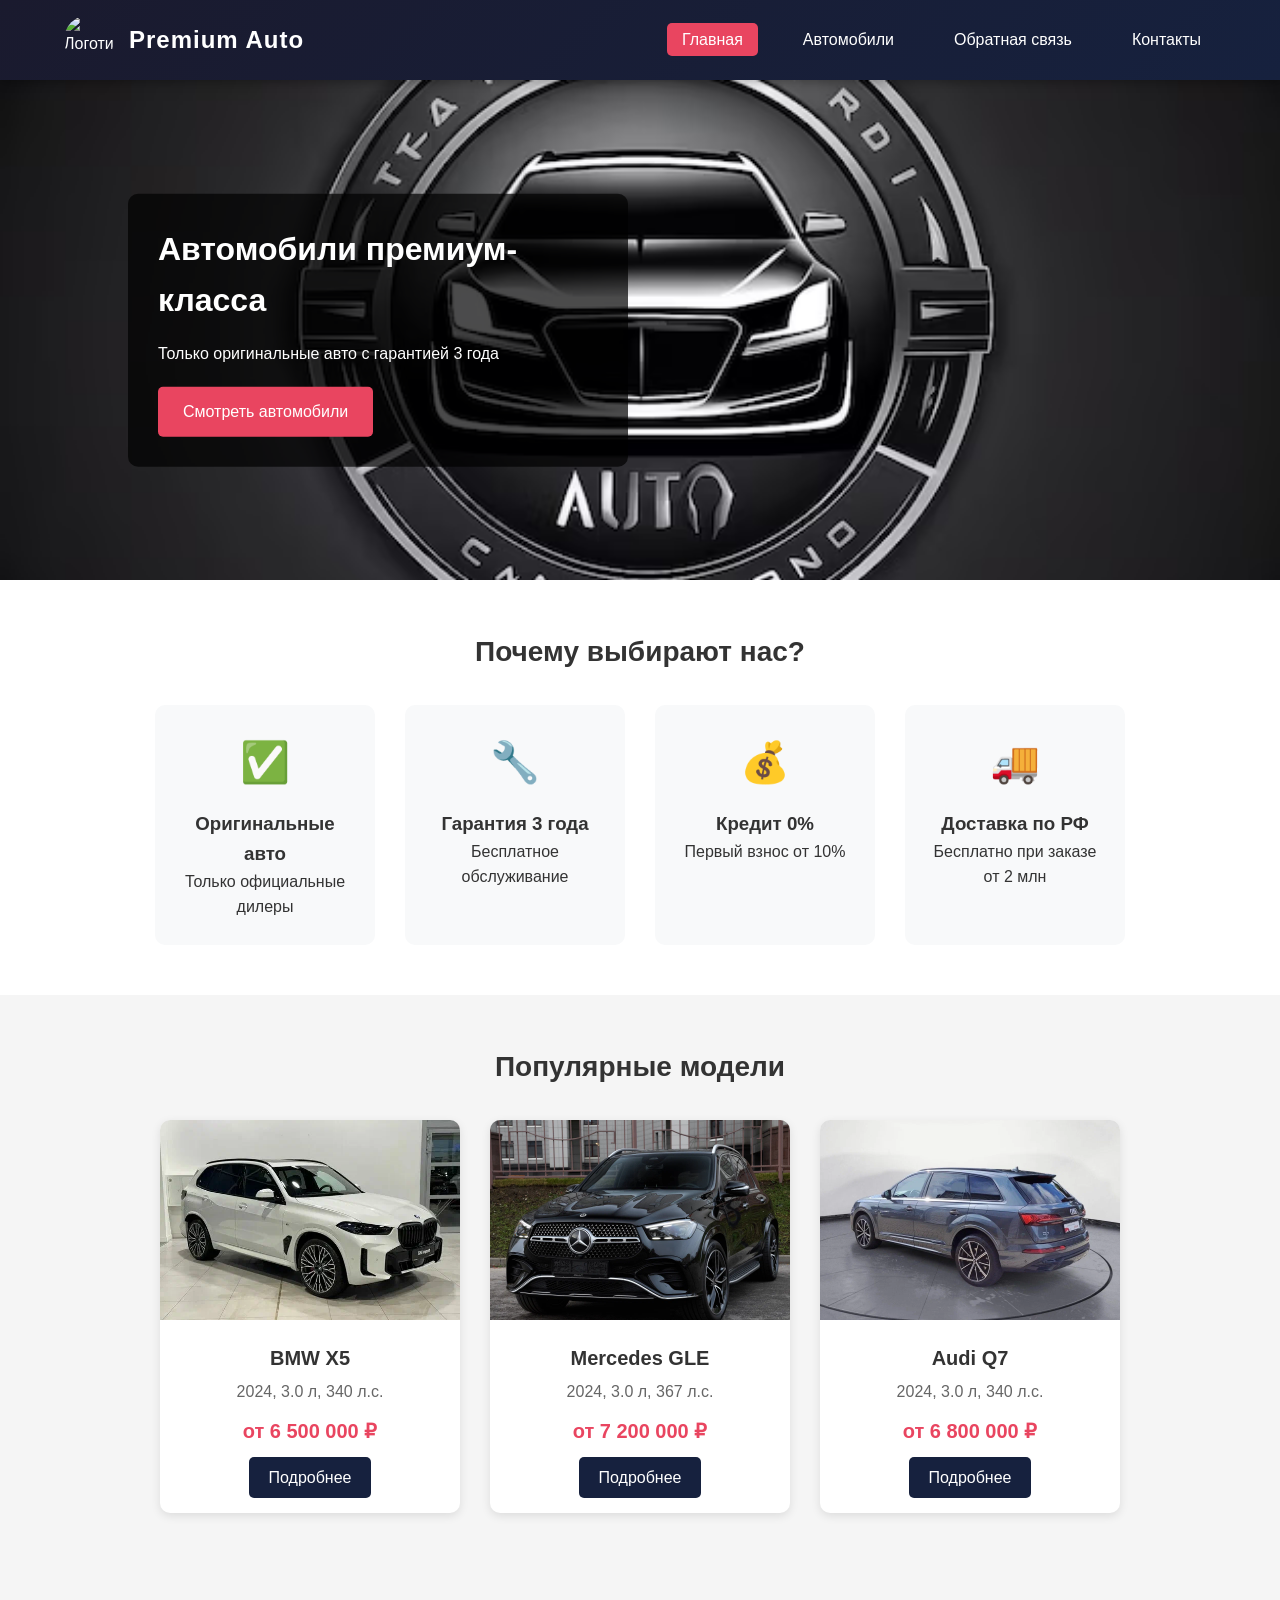
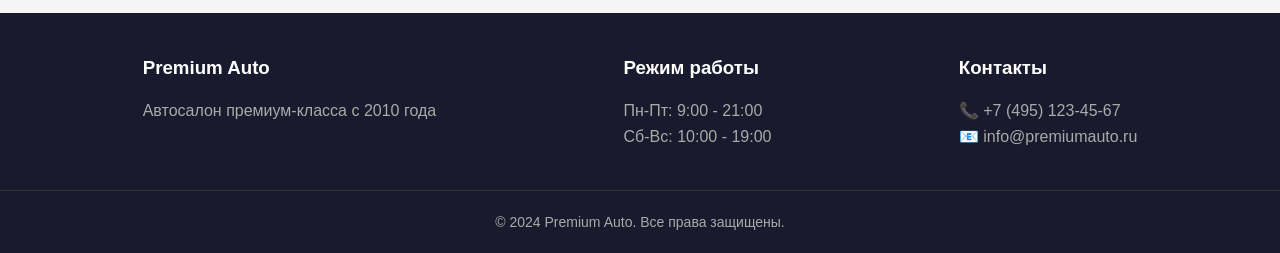
==== index.html @ abfbc8bf "Add files via upload" ====
<!DOCTYPE html>
<html lang="ru">
<head>
    <meta charset="UTF-8">
    <meta name="viewport" content="width=device-width, initial-scale=1.0">
    <title>Автосалон "Premium Auto" | Главная</title>
    <link rel="stylesheet" href="styles.css">
</head>
<body>

    <!-- ШАПКА (единая для всех страниц) -->
    <header>
        <div class="logo">
            <img src="images/logo.png" alt="Логотип" class="logo-img">
            <h1>Premium Auto</h1>
        </div>
        <nav>
            <ul>
                <li><a href="index.html" class="active">Главная</a></li>
                <li><a href="cars.html">Автомобили</a></li>
                <li><a href="feedback.html">Обратная связь</a></li>
                <li><a href="contacts.html">Контакты</a></li>
            </ul>
        </nav>
    </header>

    <!-- ГЛАВНЫЙ БАННЕР -->
    <section class="banner">
        <img src="images/banner.jpg" alt="Автосалон Premium Auto">
        <div class="banner-text">
            <h2>Автомобили премиум-класса</h2>
            <p>Только оригинальные авто с гарантией 3 года</p>
            <a href="cars.html" class="btn">Смотреть автомобили</a>
        </div>
    </section>

    <!-- ПРЕИМУЩЕСТВА -->
    <section class="advantages">
        <h2>Почему выбирают нас?</h2>
        <div class="adv-container">
            <div class="adv-item">
                <div class="adv-icon">✅</div>
                <h3>Оригинальные авто</h3>
                <p>Только официальные дилеры</p>
            </div>
            <div class="adv-item">
                <div class="adv-icon">🔧</div>
                <h3>Гарантия 3 года</h3>
                <p>Бесплатное обслуживание</p>
            </div>
            <div class="adv-item">
                <div class="adv-icon">💰</div>
                <h3>Кредит 0%</h3>
                <p>Первый взнос от 10%</p>
            </div>
            <div class="adv-item">
                <div class="adv-icon">🚚</div>
                <h3>Доставка по РФ</h3>
                <p>Бесплатно при заказе от 2 млн</p>
            </div>
        </div>
    </section>

    <!-- ПОПУЛЯРНЫЕ АВТОМОБИЛИ -->
    <section class="popular-cars">
        <h2>Популярные модели</h2>
        <div class="cars-grid">
            <div class="car-card">
                <img src="images/car1.jpg" alt="BMW X5">
                <h3>BMW X5</h3>
                <p>2024, 3.0 л, 340 л.с.</p>
                <span class="price">от 6 500 000 ₽</span>
                <a href="cars.html" class="btn-small">Подробнее</a>
            </div>
            <div class="car-card">
                <img src="images/car2.jpg" alt="Mercedes GLE">
                <h3>Mercedes GLE</h3>
                <p>2024, 3.0 л, 367 л.с.</p>
                <span class="price">от 7 200 000 ₽</span>
                <a href="cars.html" class="btn-small">Подробнее</a>
            </div>
            <div class="car-card">
                <img src="images/car3.jpg" alt="Audi Q7">
                <h3>Audi Q7</h3>
                <p>2024, 3.0 л, 340 л.с.</p>
                <span class="price">от 6 800 000 ₽</span>
                <a href="cars.html" class="btn-small">Подробнее</a>
            </div>
        </div>
    </section>

    <!-- ПОДВАЛ -->
    <footer>
        <div class="footer-content">
            <div class="footer-section">
                <h3>Premium Auto</h3>
                <p>Автосалон премиум-класса с 2010 года</p>
            </div>
            <div class="footer-section">
                <h3>Режим работы</h3>
                <p>Пн-Пт: 9:00 - 21:00</p>
                <p>Сб-Вс: 10:00 - 19:00</p>
            </div>
            <div class="footer-section">
                <h3>Контакты</h3>
                <p>📞 +7 (495) 123-45-67</p>
                <p>📧 info@premiumauto.ru</p>
            </div>
        </div>
        <div class="footer-bottom">
            <p>&copy; 2024 Premium Auto. Все права защищены.</p>
        </div>
    </footer>

</body>
</html>
---- styles.css ----
/* ========== ОБЩИЕ СТИЛИ ========== */
* {
    margin: 0;
    padding: 0;
    box-sizing: border-box;
}

body {
    font-family: 'Arial', 'Segoe UI', sans-serif;
    background-color: #f5f5f5;
    color: #333;
    line-height: 1.6;
}

/* ========== ШАПКА ========== */
header {
    background: linear-gradient(135deg, #1a1a2e, #16213e);
    color: white;
    padding: 15px 5%;
    display: flex;
    justify-content: space-between;
    align-items: center;
    flex-wrap: wrap;
    position: sticky;
    top: 0;
    z-index: 100;
    box-shadow: 0 2px 10px rgba(0,0,0,0.3);
}

.logo {
    display: flex;
    align-items: center;
    gap: 15px;
}

.logo-img {
    width: 50px;
    height: 50px;
    border-radius: 50%;
    object-fit: cover;
}

.logo h1 {
    font-size: 24px;
    letter-spacing: 1px;
}

nav ul {
    display: flex;
    list-style: none;
    gap: 30px;
}

nav ul li a {
    color: white;
    text-decoration: none;
    font-size: 16px;
    padding: 8px 15px;
    border-radius: 5px;
    transition: 0.3s;
}

nav ul li a:hover,
nav ul li a.active {
    background-color: #e94560;
}

/* ========== ПОДВАЛ ========== */
footer {
    background: #1a1a2e;
    color: #aaa;
    margin-top: 50px;
}

.footer-content {
    display: flex;
    justify-content: space-around;
    flex-wrap: wrap;
    padding: 40px 5%;
    gap: 30px;
}

.footer-section h3 {
    color: white;
    margin-bottom: 15px;
}

.footer-bottom {
    text-align: center;
    padding: 20px;
    border-top: 1px solid #333;
    font-size: 14px;
}

/* ========== ГЛАВНАЯ СТРАНИЦА ========== */
.banner {
    position: relative;
    height: 500px;
    overflow: hidden;
}

.banner img {
    width: 100%;
    height: 100%;
    object-fit: cover;
}

.banner-text {
    position: absolute;
    top: 50%;
    left: 10%;
    transform: translateY(-50%);
    background: rgba(0,0,0,0.7);
    color: white;
    padding: 30px;
    border-radius: 10px;
    max-width: 500px;
}

.banner-text h2 {
    font-size: 32px;
    margin-bottom: 15px;
}

.btn {
    display: inline-block;
    background: #e94560;
    color: white;
    padding: 12px 25px;
    text-decoration: none;
    border-radius: 5px;
    margin-top: 20px;
    transition: 0.3s;
}

.btn:hover {
    background: #c72a45;
    transform: scale(1.05);
}

/* Преимущества */
.advantages {
    padding: 50px 5%;
    text-align: center;
    background: white;
}

.advantages h2 {
    font-size: 28px;
    margin-bottom: 30px;
}

.adv-container {
    display: flex;
    justify-content: center;
    flex-wrap: wrap;
    gap: 30px;
}

.adv-item {
    background: #f8f9fa;
    padding: 25px;
    border-radius: 10px;
    width: 220px;
    text-align: center;
    transition: 0.3s;
}

.adv-item:hover {
    transform: translateY(-5px);
    box-shadow: 0 5px 20px rgba(0,0,0,0.1);
}

.adv-icon {
    font-size: 40px;
    margin-bottom: 15px;
}

/* Популярные автомобили */
.popular-cars {
    padding: 50px 5%;
    text-align: center;
}

.popular-cars h2 {
    font-size: 28px;
    margin-bottom: 30px;
}

.cars-grid {
    display: flex;
    justify-content: center;
    flex-wrap: wrap;
    gap: 30px;
}

.car-card {
    background: white;
    border-radius: 10px;
    overflow: hidden;
    width: 300px;
    box-shadow: 0 3px 10px rgba(0,0,0,0.1);
    transition: 0.3s;
}

.car-card:hover {
    transform: translateY(-5px);
    box-shadow: 0 5px 25px rgba(0,0,0,0.2);
}

.car-card img {
    width: 100%;
    height: 200px;
    object-fit: cover;
}

.car-card h3 {
    padding: 15px 15px 5px;
    font-size: 20px;
}

.car-card p {
    padding: 0 15px;
    color: #666;
}

.price {
    display: block;
    padding: 10px 15px;
    font-size: 20px;
    font-weight: bold;
    color: #e94560;
}

.btn-small {
    display: inline-block;
    background: #16213e;
    color: white;
    padding: 8px 20px;
    text-decoration: none;
    border-radius: 5px;
    margin: 0 15px 15px;
    transition: 0.3s;
}

.btn-small:hover {
    background: #e94560;
}

/* ========== СТРАНИЦА АВТОМОБИЛЕЙ ========== */
.cars-page {
    padding: 40px 5%;
}

.page-title {
    text-align: center;
    font-size: 32px;
    margin-bottom: 10px;
}

.page-subtitle {
    text-align: center;
    color: #666;
    margin-bottom: 40px;
}

.cars-grid-full {
    display: flex;
    flex-direction: column;
    gap: 30px;
}

.car-card-full {
    display: flex;
    background: white;
    border-radius: 15px;
    overflow: hidden;
    box-shadow: 0 3px 15px rgba(0,0,0,0.1);
    transition: 0.3s;
}

.car-card-full:hover {
    transform: translateX(5px);
    box-shadow: 0 5px 25px rgba(0,0,0,0.15);
}

.car-card-full img {
    width: 300px;
    height: 220px;
    object-fit: cover;
}

.car-info {
    padding: 20px;
    flex: 1;
}

.car-info h2 {
    margin-bottom: 10px;
    color: #16213e;
}

.car-specs {
    display: flex;
    gap: 20px;
    margin-bottom: 15px;
    color: #666;
    font-size: 14px;
}

.car-desc {
    margin-bottom: 15px;
    line-height: 1.5;
}

.car-price {
    font-size: 24px;
    font-weight: bold;
    color: #e94560;
    margin-bottom: 15px;
}

/* ========== СТРАНИЦА ОБРАТНОЙ СВЯЗИ ========== */
.feedback-page {
    padding: 40px 5%;
}

.feedback-container {
    display: flex;
    gap: 40px;
    flex-wrap: wrap;
}

.feedback-info {
    flex: 1;
    background: white;
    padding: 25px;
    border-radius: 15px;
    box-shadow: 0 3px 10px rgba(0,0,0,0.1);
}

.feedback-info h2 {
    margin-bottom: 20px;
    color: #16213e;
}

.contact-methods {
    margin: 30px 0;
}

.method {
    display: flex;
    align-items: center;
    gap: 15px;
    margin-bottom: 20px;
}

.method-icon {
    font-size: 30px;
}

.working-hours {
    background: #f8f9fa;
    padding: 20px;
    border-radius: 10px;
}

.feedback-form {
    flex: 1;
    background: white;
    padding: 25px;
    border-radius: 15px;
    box-shadow: 0 3px 10px rgba(0,0,0,0.1);
}

.form-group {
    margin-bottom: 20px;
}

.form-group label {
    display: block;
    margin-bottom: 5px;
    font-weight: bold;
}

.form-group input,
.form-group select,
.form-group textarea {
    width: 100%;
    padding: 12px;
    border: 1px solid #ddd;
    border-radius: 5px;
    font-size: 16px;
}

.form-group.checkbox {
    display: flex;
    align-items: center;
    gap: 10px;
}

.form-group.checkbox input {
    width: auto;
}

.btn-submit {
    background: #e94560;
    color: white;
    padding: 12px 30px;
    border: none;
    border-radius: 5px;
    font-size: 16px;
    cursor: pointer;
    transition: 0.3s;
    width: 100%;
}

.btn-submit:hover {
    background: #c72a45;
}

/* ========== СТРАНИЦА КОНТАКТОВ ========== */
.contacts-page {
    padding: 40px 5%;
}

.contacts-container {
    display: flex;
    gap: 40px;
    flex-wrap: wrap;
}

.contacts-info {
    flex: 1;
}

.contact-block {
    background: white;
    padding: 20px;
    border-radius: 15px;
    margin-bottom: 25px;
    box-shadow: 0 3px 10px rgba(0,0,0,0.1);
}

.contact-block h2 {
    margin-bottom: 15px;
    color: #16213e;
}

.contact-block p {
    margin: 8px 0;
}

.contact-block a {
    color: #e94560;
    text-decoration: none;
}

.contact-block a:hover {
    text-decoration: underline;
}

.map-container {
    flex: 1;
    background: white;
    padding: 20px;
    border-radius: 15px;
    box-shadow: 0 3px 10px rgba(0,0,0,0.1);
}

.map-container h2 {
    margin-bottom: 15px;
    color: #16213e;
}

.map-img {
    width: 100%;
    border-radius: 10px;
    margin-bottom: 20px;
}

.directions {
    background: #f8f9fa;
    padding: 15px;
    border-radius: 10px;
}

.directions ul {
    margin-top: 10px;
    padding-left: 20px;
}

.directions li {
    margin: 8px 0;
}

/* ========== АДАПТИВНОСТЬ (для телефонов) ========== */
@media (max-width: 768px) {
    header {
        flex-direction: column;
        gap: 15px;
    }
    
    nav ul {
        flex-wrap: wrap;
        justify-content: center;
        gap: 15px;
    }
    
    .banner-text {
        left: 5%;
        right: 5%;
        padding: 20px;
    }
    
    .car-card-full {
        flex-direction: column;
    }
    
    .car-card-full img {
        width: 100%;
        height: 200px;
    }
    
    .feedback-container,
    .contacts-container {
        flex-direction: column;
    }
}
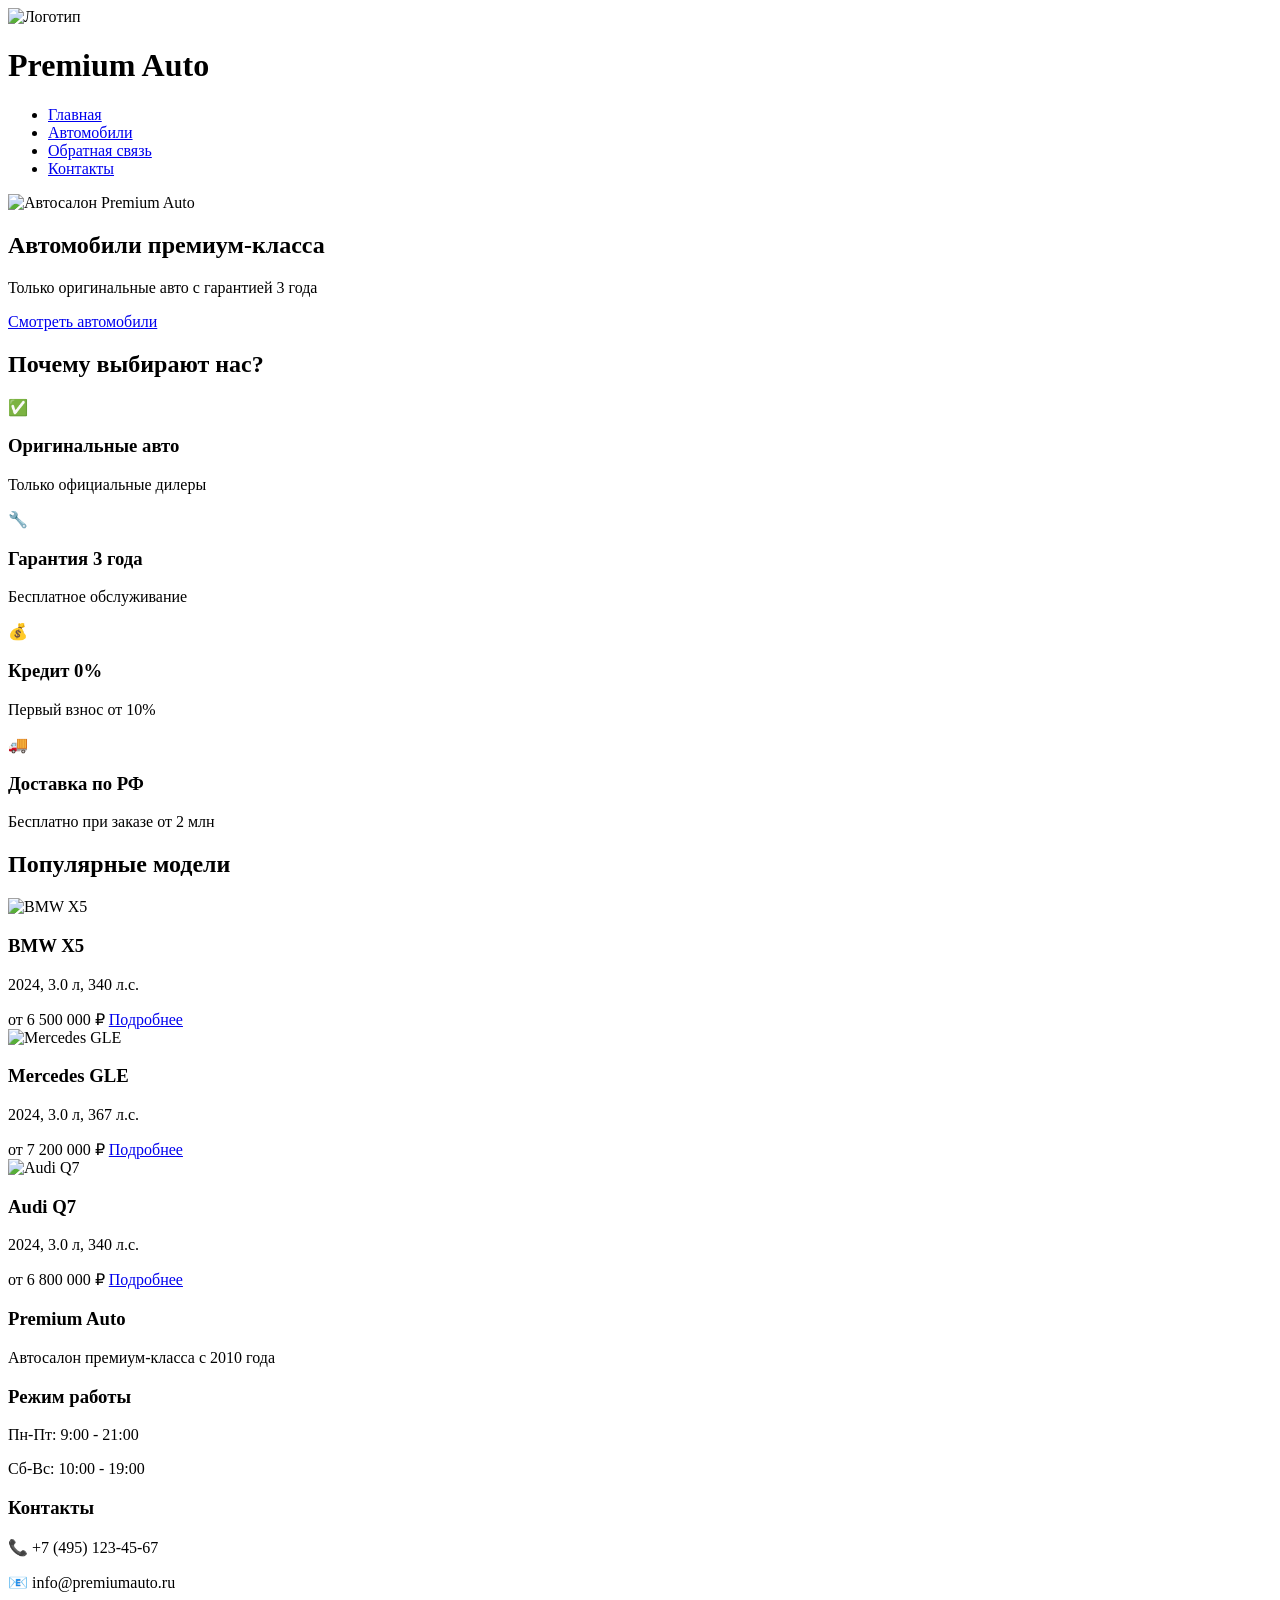
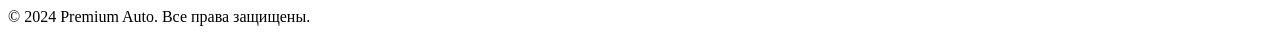
==== commit e2735f1f: "Add files via upload" ====
--- a/index.html
+++ b/index.html
@@ -4,7 +4,8 @@
     <meta charset="UTF-8">
     <meta name="viewport" content="width=device-width, initial-scale=1.0">
     <title>Автосалон "Premium Auto" | Главная</title>
-    <link rel="stylesheet" href="styles.css">
+    <link rel="stylesheet" href="/premium-auto1/styles.css">
+	<link rel="manifest" href="/premium-auto1/manifest.json">
 </head>
 <body>
 
@@ -111,6 +112,14 @@
             <p>&copy; 2024 Premium Auto. Все права защищены.</p>
         </div>
     </footer>
-
+	<script>
+		if ('serviceWorker' in navigator) {
+		window.addEventListener('load', () => {
+		navigator.serviceWorker.register('/sw.js')
+        .then(reg => console.log('SW зарегистрирован'))
+        .catch(err => console.log('Ошибка SW:', err));
+		});
+		}
+	</script>
 </body>
 </html>
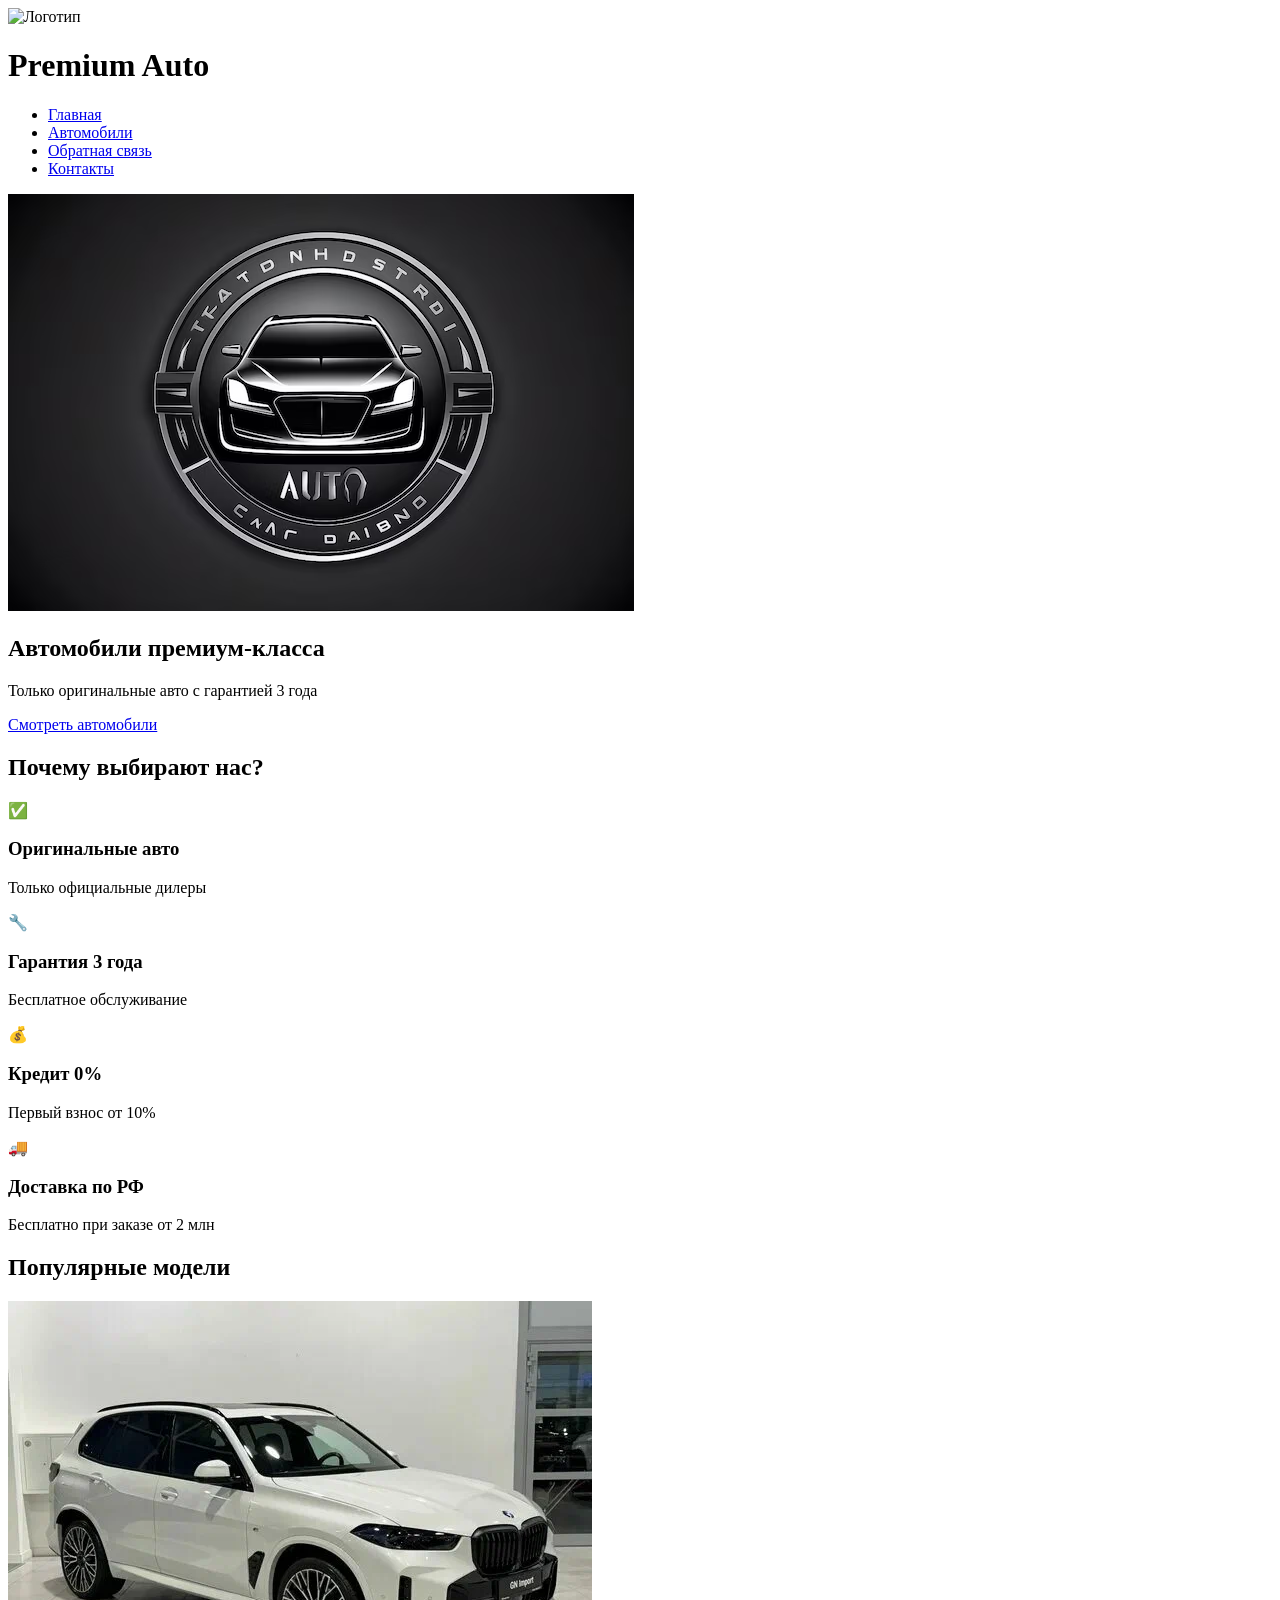
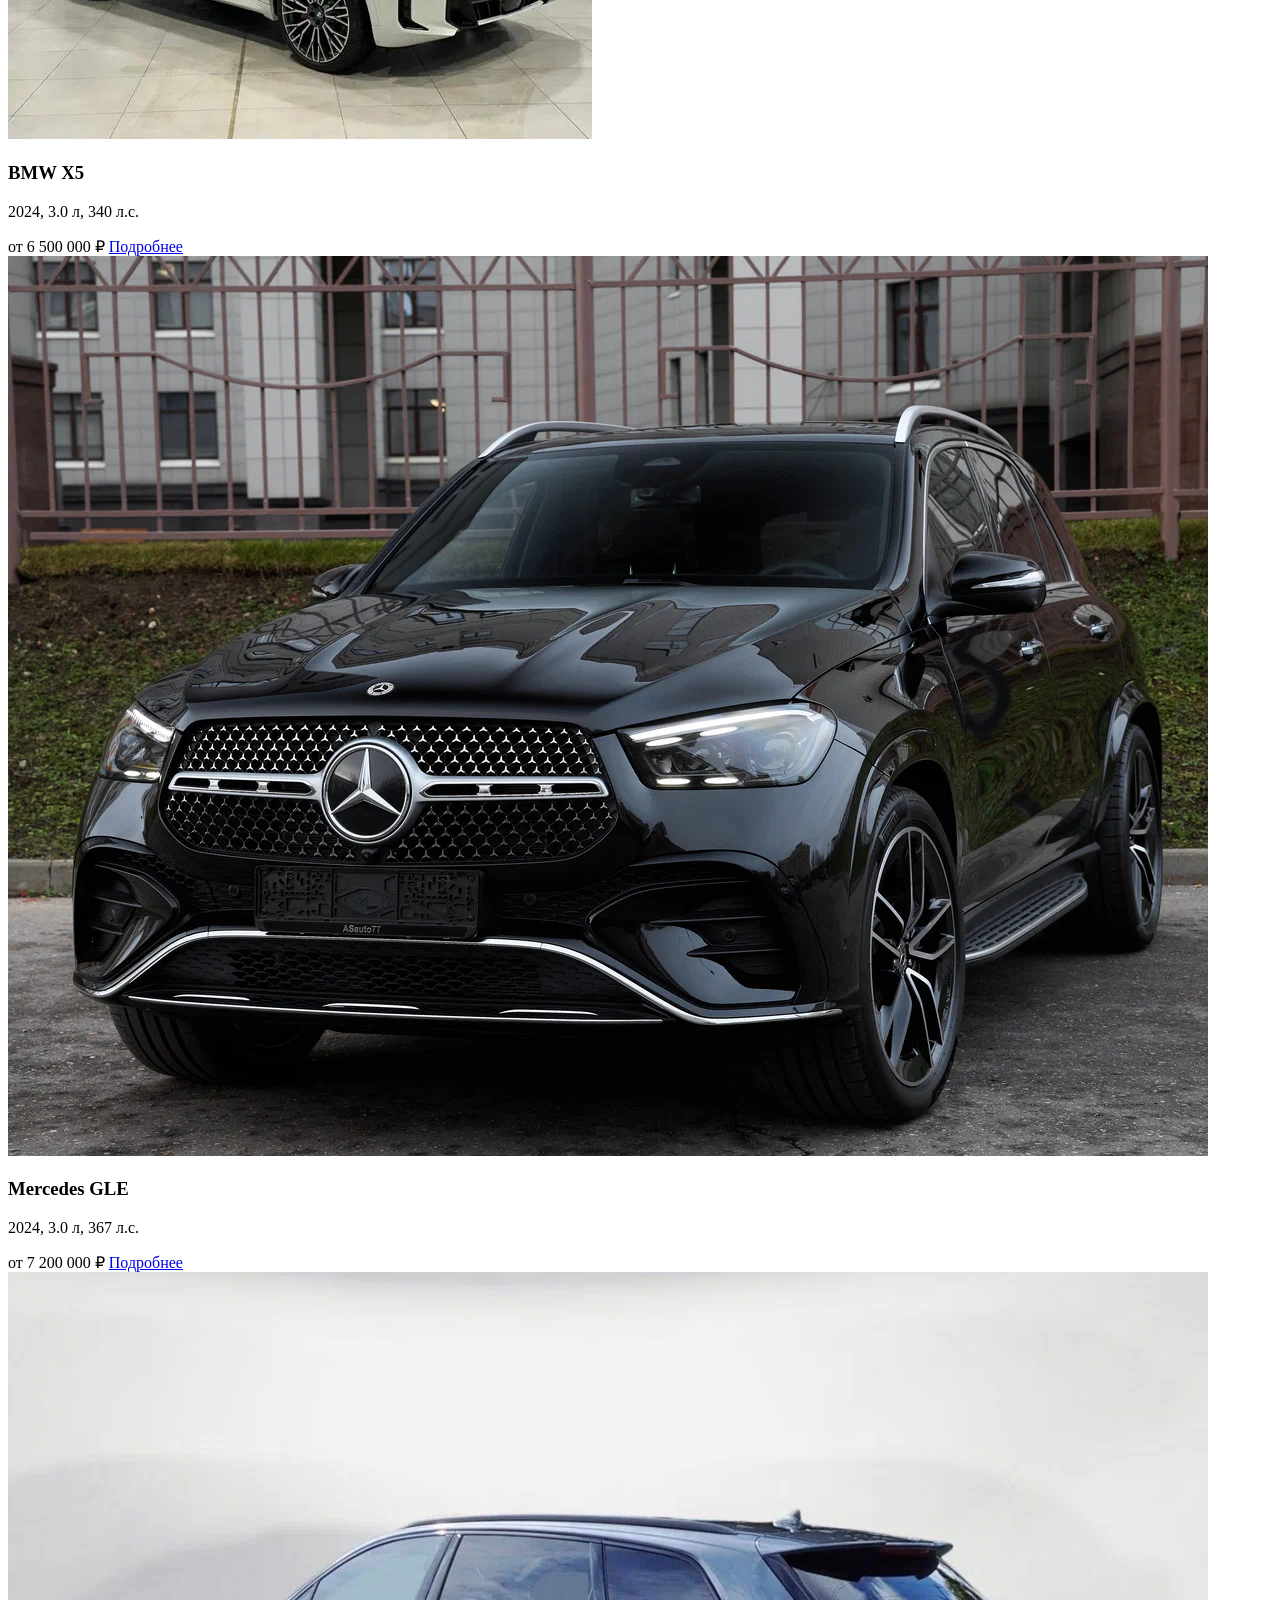
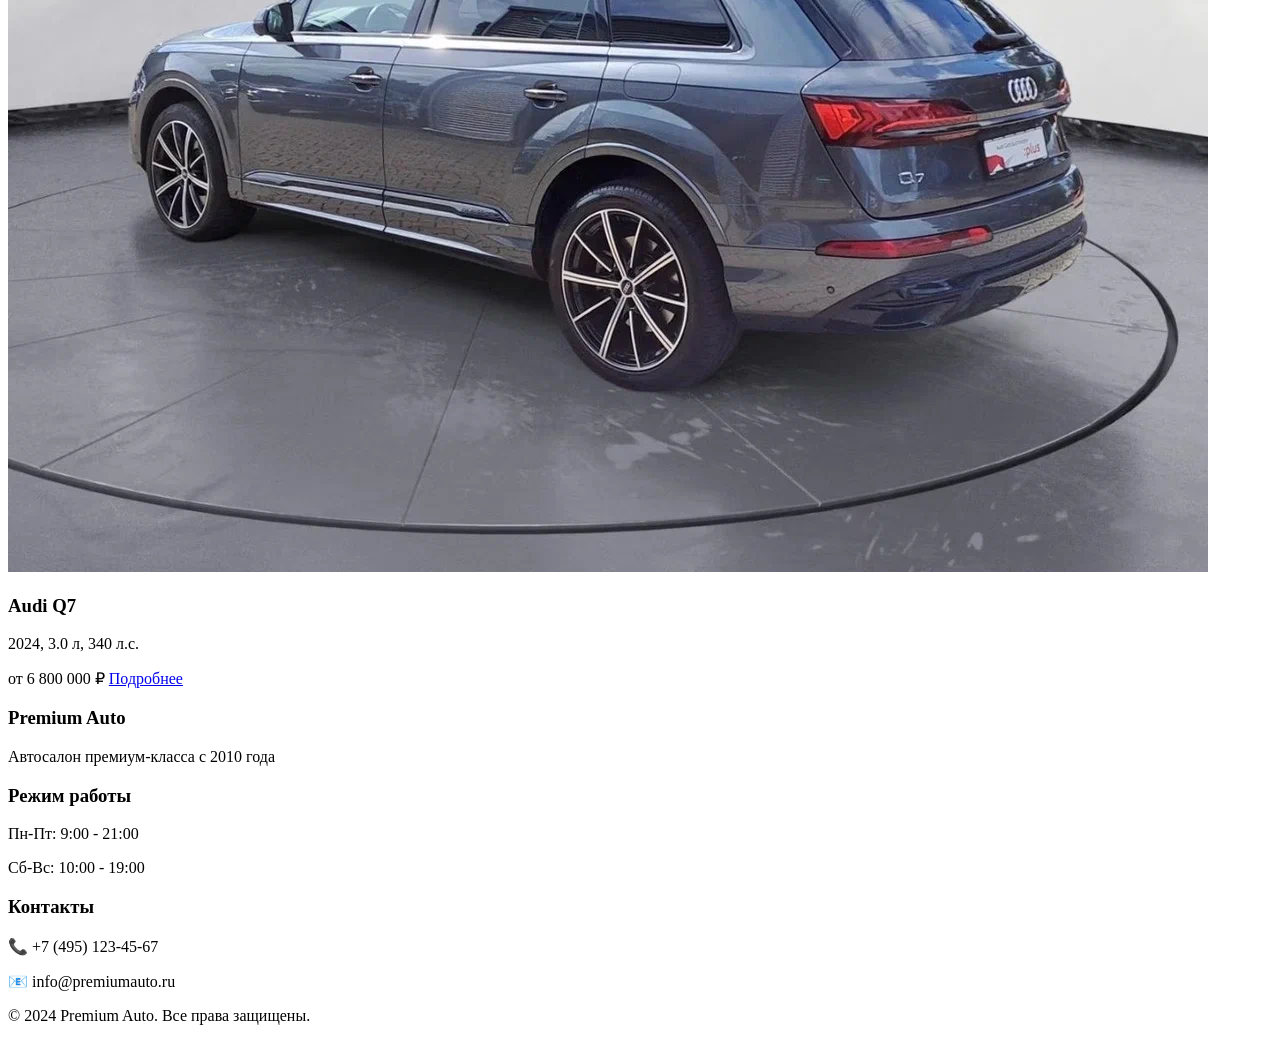
==== commit 4cbf7b44: "Add files via upload" ====
--- a/index.html
+++ b/index.html
@@ -113,13 +113,13 @@
         </div>
     </footer>
 	<script>
-		if ('serviceWorker' in navigator) {
-		window.addEventListener('load', () => {
-		navigator.serviceWorker.register('/sw.js')
+  if ('serviceWorker' in navigator) {
+    window.addEventListener('load', () => {
+      navigator.serviceWorker.register('/premium-auto1/sw.js')
         .then(reg => console.log('SW зарегистрирован'))
         .catch(err => console.log('Ошибка SW:', err));
-		});
-		}
-	</script>
+    });
+  }
+</script>
 </body>
 </html>
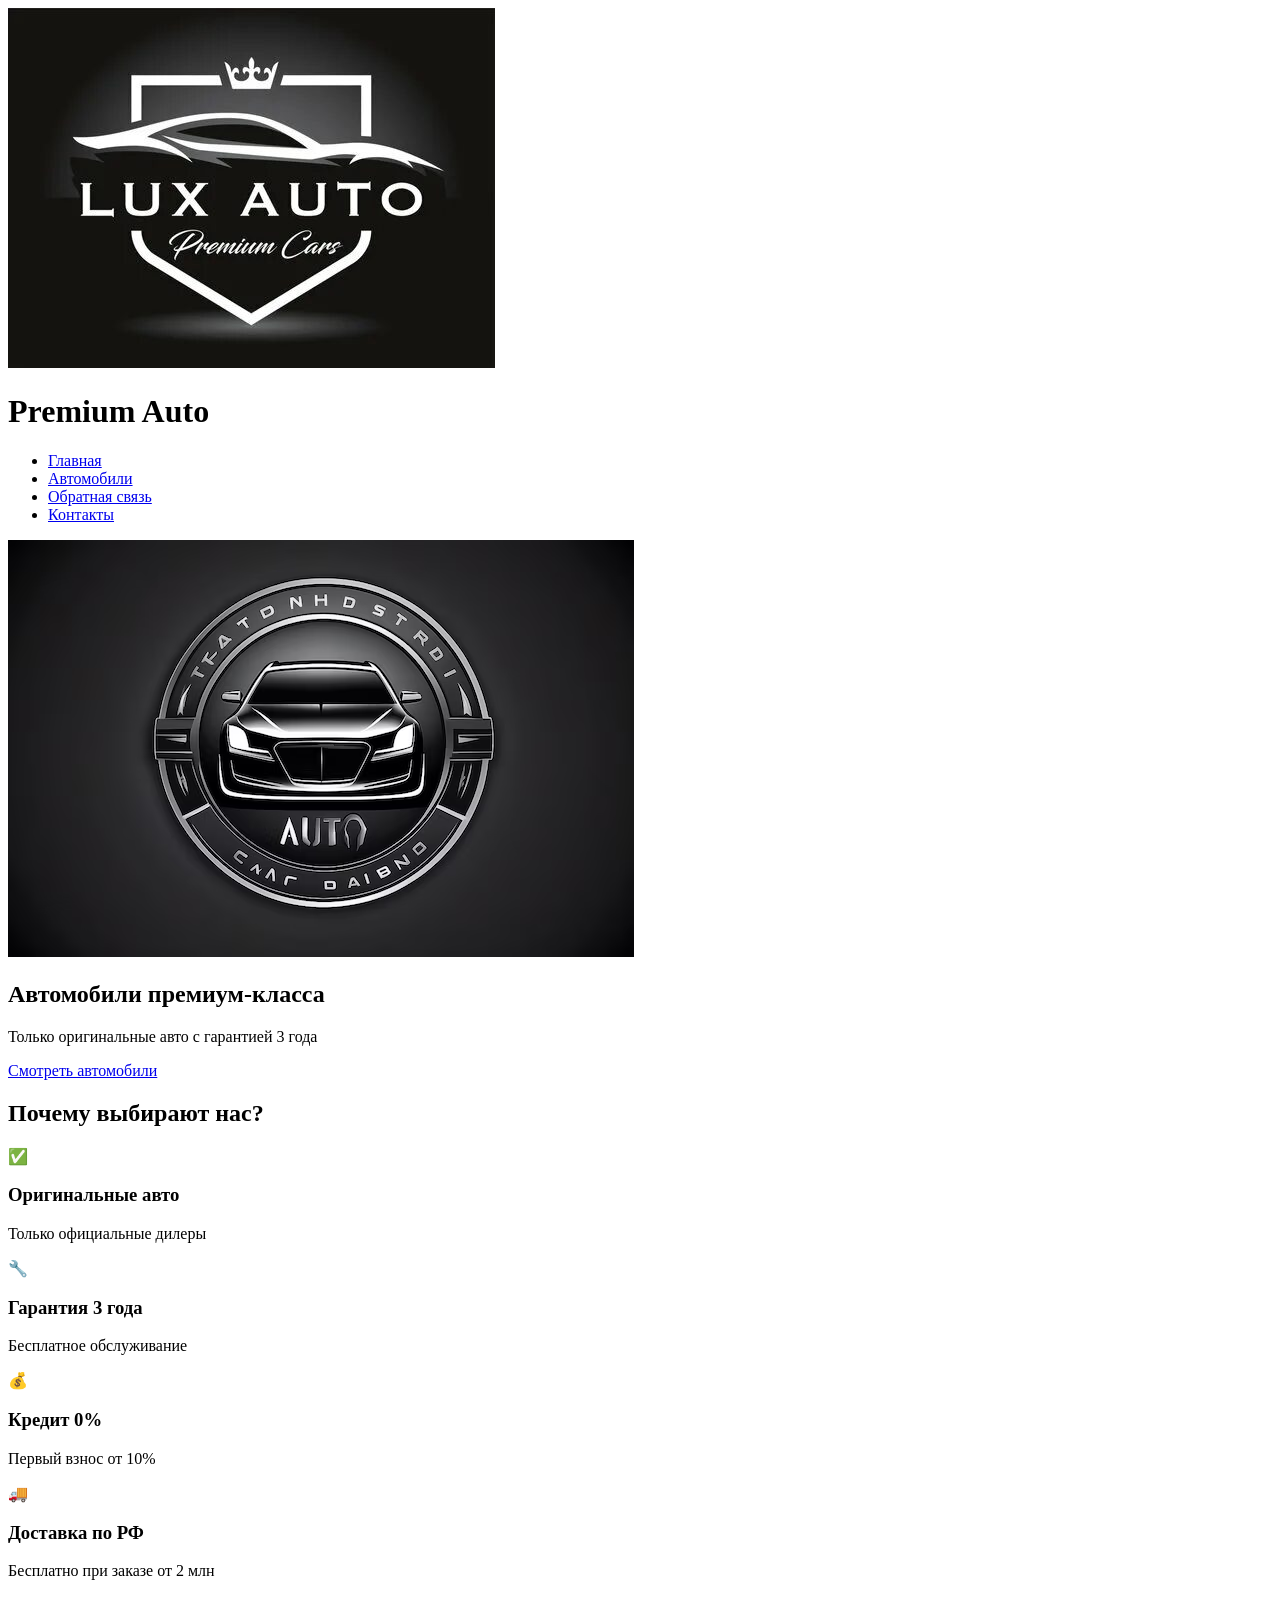
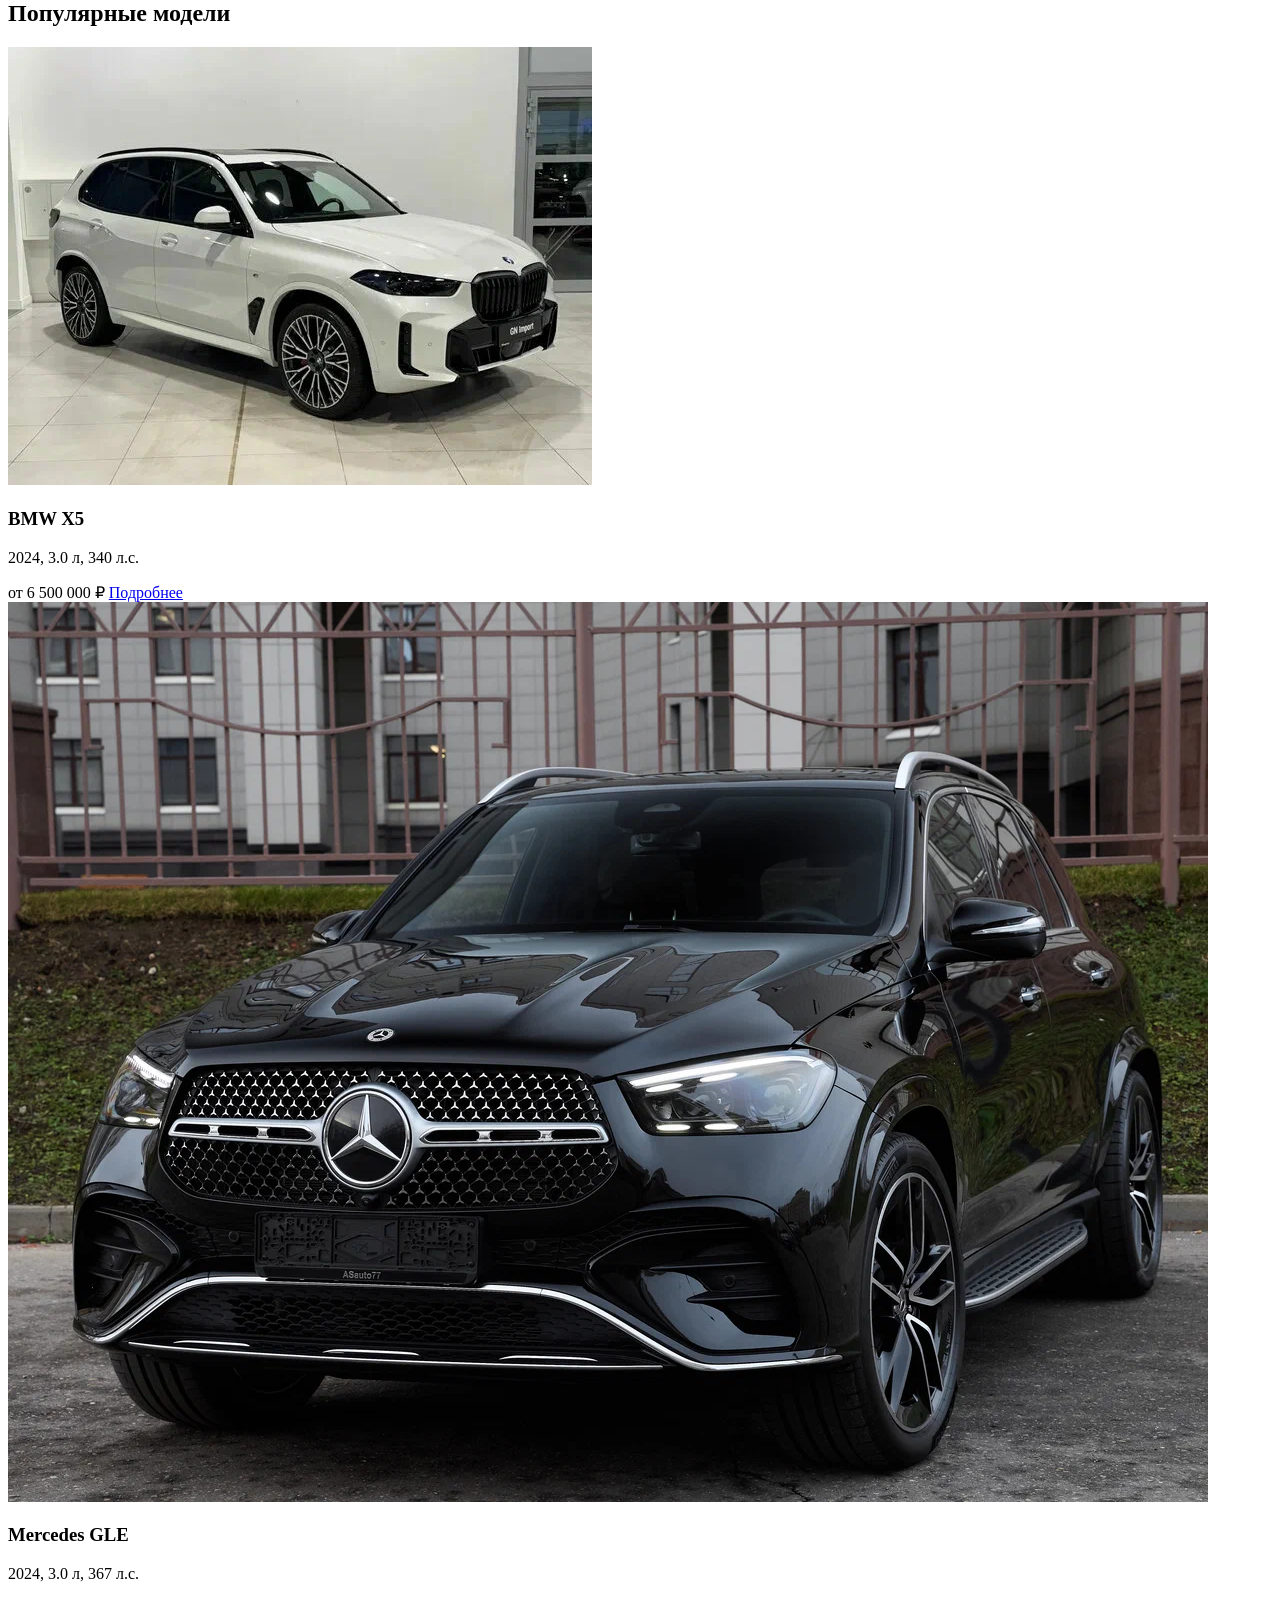
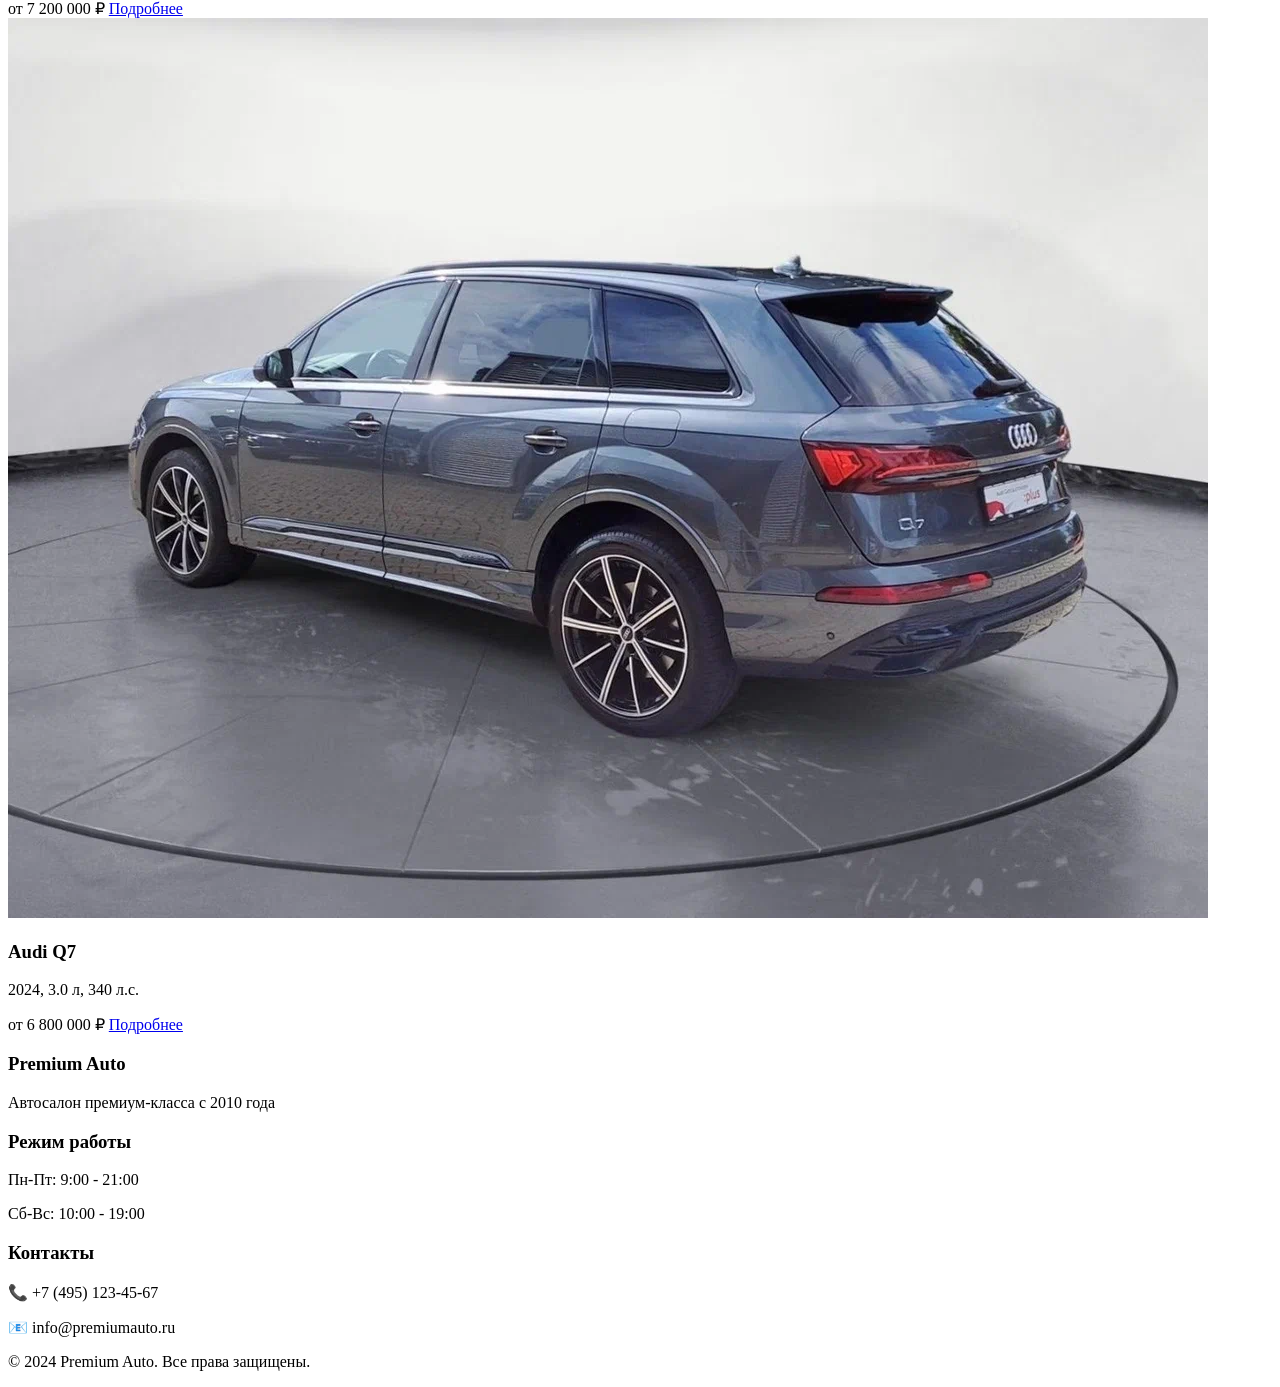
==== commit 4eba6f81: "Add files via upload" ====
--- a/index.html
+++ b/index.html
@@ -12,7 +12,7 @@
     <!-- ШАПКА (единая для всех страниц) -->
     <header>
         <div class="logo">
-            <img src="images/logo.png" alt="Логотип" class="logo-img">
+            <img src="images/logo.jpg" alt="Логотип" class="logo-img">
             <h1>Premium Auto</h1>
         </div>
         <nav>
